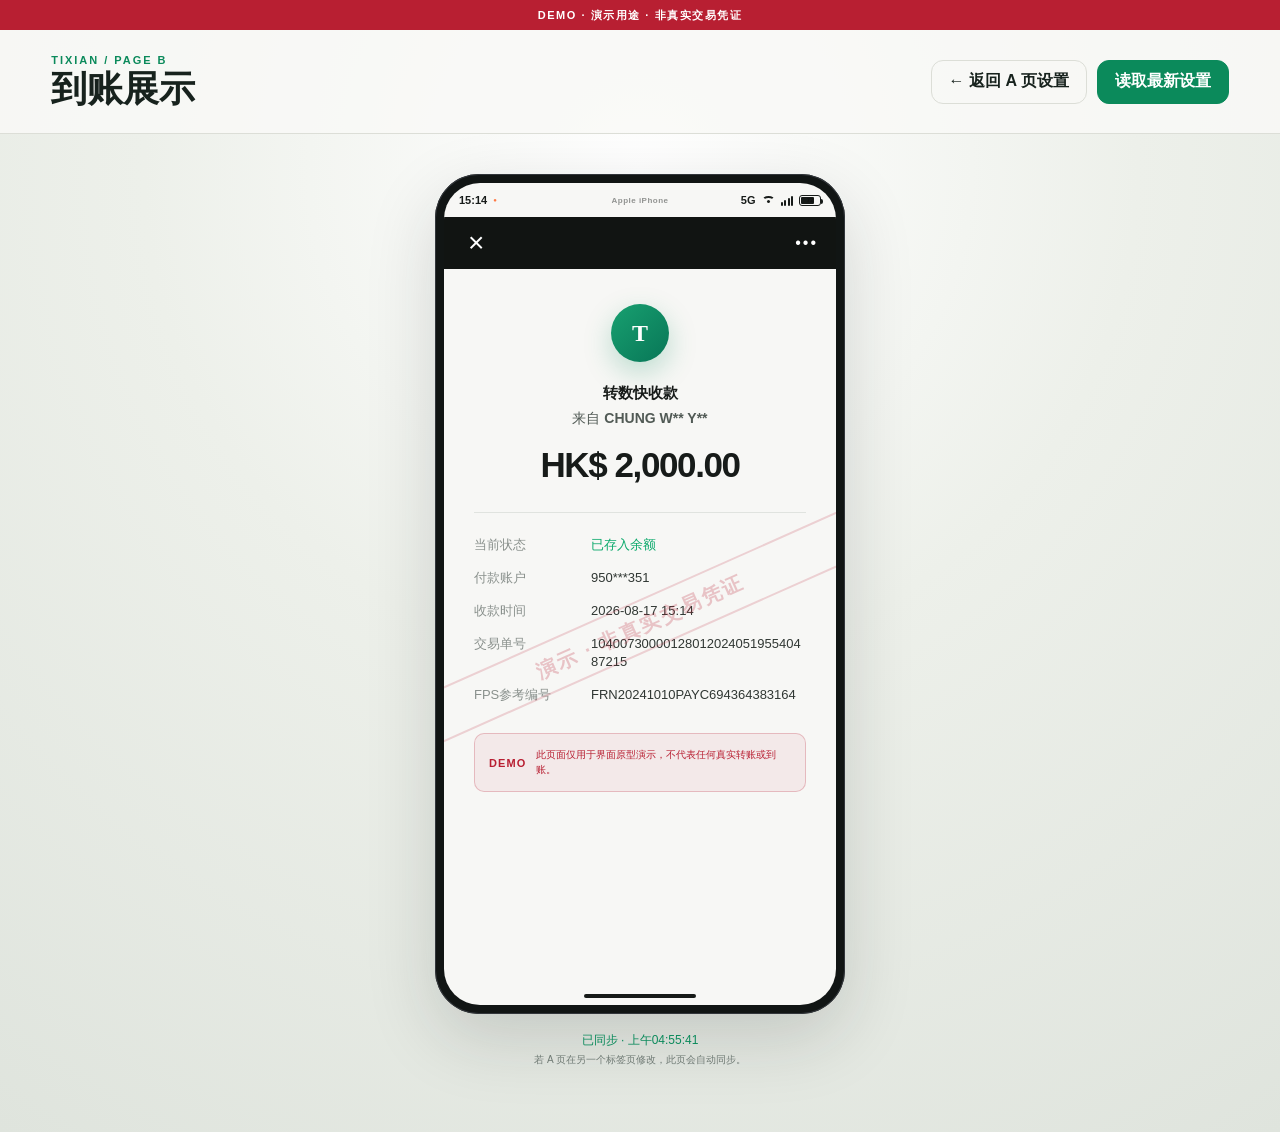
==== arrival.html @ b4e7770d "Build linked withdrawal and arrival demo pages" ====
<!doctype html>
<html lang="zh-Hant">
<head>
  <meta charset="utf-8">
  <meta name="viewport" content="width=device-width, initial-scale=1">
  <meta name="color-scheme" content="light">
  <title>B 页面 · 到账演示</title>
  <link rel="stylesheet" href="styles.css">
</head>
<body class="arrival-page">
  <div class="safety-ribbon">DEMO · 演示用途 · 非真实交易凭证</div>
  <header class="arrival-toolbar">
    <div><p class="eyebrow">TIXIAN / PAGE B</p><h1>到账展示</h1></div>
    <div class="top-actions"><a class="button button--ghost" href="index.html">← 返回 A 页设置</a><button class="button button--primary" id="refreshButton">读取最新设置</button></div>
  </header>
  <main class="arrival-stage">
    <div class="phone-shell phone-shell--arrival" id="arrivalPhone">
      <div class="phone-screen phone-screen--light">
        <div id="bStatusBar"></div>
        <div class="demo-watermark demo-watermark--light">演示 · 非真实交易凭证</div>
        <div class="receipt-nav"><button aria-label="关闭">×</button><span>•••</span></div>
        <article class="receipt">
          <div class="fictional-mark">T</div>
          <p class="receipt-kicker" id="bMessage">转数快收款</p>
          <p class="receipt-from">来自 <strong id="bPayer">CHUNG W** Y**</strong></p>
          <h2><span id="bCurrency">HK$</span> <span id="bAmount">2,000.00</span></h2>
          <div class="receipt-rule"></div>
          <dl>
            <div><dt>当前状态</dt><dd class="success" id="bBalance">已存入余额</dd></div>
            <div><dt>付款账户</dt><dd id="bAccount">950***351</dd></div>
            <div><dt>收款时间</dt><dd id="bTime">2026-08-17 15:14</dd></div>
            <div><dt>交易单号</dt><dd class="breakable" id="bTransaction">1040073000012801202405195540487215</dd></div>
            <div><dt>FPS参考编号</dt><dd class="breakable" id="bReference">FRN20241010PAYC694364383164</dd></div>
          </dl>
          <div class="receipt-disclaimer"><b>DEMO</b><span>此页面仅用于界面原型演示，不代表任何真实转账或到账。</span></div>
        </article>
        <div class="phone-home-indicator phone-home-indicator--dark"></div>
      </div>
    </div>
    <div class="arrival-meta"><span id="syncState">已读取 A 页设置</span><small>若 A 页在另一个标签页修改，此页会自动同步。</small></div>
  </main>
  <script src="shared.js"></script>
  <script src="arrival.js"></script>
</body>
</html>
---- styles.css ----
:root {
  --ink: #17221d;
  --muted: #6f7a74;
  --paper: #f3f1eb;
  --panel: #fffef9;
  --line: #dcded7;
  --green: #0b8a5b;
  --green-dark: #086344;
  --orange: #ff7a45;
  --navy: #15192b;
  --navy-2: #202540;
  --danger: #b81f32;
  --shadow: 0 24px 70px rgba(24, 34, 29, .16);
  font-family: Inter, ui-sans-serif, -apple-system, BlinkMacSystemFont, "Segoe UI", "PingFang HK", "PingFang TC", "Microsoft JhengHei", sans-serif;
}

* { box-sizing: border-box; }
html { min-height: 100%; background: var(--paper); }
body { margin: 0; color: var(--ink); background: var(--paper); }
button, input, select { font: inherit; }
button, a { -webkit-tap-highlight-color: transparent; }

.safety-ribbon {
  position: sticky; top: 0; z-index: 100;
  height: 30px; display: grid; place-items: center;
  background: var(--danger); color: #fff; font-size: 11px;
  font-weight: 850; letter-spacing: .14em; text-transform: uppercase;
}

.topbar, .arrival-toolbar {
  min-height: 104px; padding: 24px clamp(22px, 4vw, 64px);
  display: flex; align-items: center; justify-content: space-between; gap: 24px;
  border-bottom: 1px solid var(--line); background: rgba(243, 241, 235, .94);
}
.eyebrow { margin: 0 0 5px; color: var(--green); font-size: 11px; font-weight: 850; letter-spacing: .18em; }
h1 { margin: 0; font: 750 clamp(25px, 3vw, 36px)/1.05 Georgia, "Noto Serif TC", serif; }
.top-actions { display: flex; gap: 10px; flex-wrap: wrap; }
.button {
  min-height: 44px; padding: 0 17px; display: inline-flex; align-items: center; justify-content: center;
  border: 1px solid var(--line); border-radius: 12px; color: var(--ink); background: #fff;
  font-weight: 750; text-decoration: none; cursor: pointer; transition: transform .18s, box-shadow .18s, background .18s;
}
.button:hover { transform: translateY(-1px); box-shadow: 0 8px 22px rgba(23, 34, 29, .1); }
.button--primary { border-color: var(--green); color: #fff; background: var(--green); }
.button--primary:hover { background: var(--green-dark); }
.button--ghost { background: transparent; }

.workspace { min-height: calc(100vh - 134px); display: grid; grid-template-columns: minmax(420px, 1.02fr) minmax(430px, .98fr); }
.control-panel { padding: 34px clamp(22px, 4vw, 58px) 64px; background: var(--panel); border-right: 1px solid var(--line); }
.control-section { padding: 0 0 34px; margin: 0 0 34px; border-bottom: 1px solid var(--line); }
.section-heading { margin-bottom: 24px; display: flex; gap: 14px; align-items: flex-start; }
.section-heading > span { width: 34px; height: 34px; display: grid; place-items: center; border-radius: 50%; background: #e4eee8; color: var(--green); font-size: 11px; font-weight: 850; }
.section-heading h2 { margin: 0 0 4px; font-size: 20px; }
.section-heading p { margin: 0; color: var(--muted); font-size: 13px; }
.field-grid { display: grid; grid-template-columns: repeat(2, minmax(0, 1fr)); gap: 15px; }
.field { display: grid; gap: 7px; min-width: 0; }
.field--wide { grid-column: 1 / -1; }
.field > span, .switch-row b { font-size: 12px; font-weight: 750; color: #4d5852; }
.field input, .field select {
  width: 100%; height: 45px; padding: 0 13px; border: 1px solid #d2d7d1; border-radius: 10px;
  outline: none; color: var(--ink); background: #fff; transition: border .18s, box-shadow .18s;
}
.field input:focus, .field select:focus { border-color: var(--green); box-shadow: 0 0 0 3px rgba(11, 138, 91, .12); }
.field input[type="range"] { height: 26px; padding: 0; accent-color: var(--green); border: 0; box-shadow: none; }
.range-field > span { display: flex; justify-content: space-between; }
.range-field output { color: var(--green); }
.field-grid--status { margin-top: 15px; }
.switch-row { min-height: 54px; padding: 10px 13px; display: flex; align-items: center; justify-content: space-between; gap: 14px; border: 1px solid #d2d7d1; border-radius: 10px; cursor: pointer; }
.switch-row span { display: grid; gap: 3px; }
.switch-row small { color: var(--muted); }
.switch-row input { position: absolute; opacity: 0; }
.switch-row i { width: 42px; height: 24px; padding: 3px; display: block; border-radius: 999px; background: #c8ccc8; transition: background .2s; }
.switch-row i::after { content: ""; width: 18px; height: 18px; display: block; border-radius: 50%; background: white; box-shadow: 0 1px 4px #999; transition: transform .2s; }
.switch-row input:checked + i { background: var(--green); }
.switch-row input:checked + i::after { transform: translateX(18px); }
.save-state { display: flex; align-items: center; gap: 9px; color: var(--muted); font-size: 12px; }
.save-state i { width: 8px; height: 8px; border-radius: 50%; background: var(--green); box-shadow: 0 0 0 4px rgba(11, 138, 91, .1); }

.preview-panel { padding: 34px 30px 50px; background: #e9e7e1; }
.preview-heading { max-width: 470px; margin: 0 auto 20px; display: flex; align-items: end; justify-content: space-between; gap: 20px; }
.preview-heading span { color: var(--muted); font-size: 10px; font-weight: 850; letter-spacing: .16em; }
.preview-heading h2 { margin: 3px 0 0; font-size: 18px; }
.preview-heading a { color: var(--green); font-size: 12px; font-weight: 750; text-decoration: none; }
.phone-stage { display: grid; place-items: center; }
.phone-shell { width: min(390px, 100%); aspect-ratio: 390 / 790; padding: 9px; border-radius: 44px; background: #0c0f12; box-shadow: var(--shadow), inset 0 0 0 1px #32363b; }
.phone-screen { position: relative; width: 100%; height: 100%; overflow: hidden; border-radius: 36px; }
.phone-screen--dark { color: #f5f5fb; background: #080a10; }
.phone-screen--light { color: #171b19; background: #f7f7f5; }
.phone-shell[data-device="samsung"], .phone-shell[data-device="xiaomi"], .phone-shell[data-device="vivo"] { border-radius: 30px; }
.phone-shell[data-device="samsung"] .phone-screen, .phone-shell[data-device="xiaomi"] .phone-screen, .phone-shell[data-device="vivo"] .phone-screen { border-radius: 22px; }
.phone-shell[data-device="pixel"] { border-radius: 34px; background: #24272c; }

.status-bar { position: relative; z-index: 8; height: 34px; padding: 0 15px; display: flex; align-items: center; justify-content: space-between; gap: 9px; font-size: 11px; font-weight: 780; }
.status-left, .status-right { display: flex; align-items: center; gap: 6px; min-width: 90px; }
.status-right { justify-content: flex-end; }
.status-device { position: absolute; left: 50%; transform: translateX(-50%); max-width: 120px; overflow: hidden; color: currentColor; opacity: .45; white-space: nowrap; text-overflow: ellipsis; font-size: 8px; letter-spacing: .06em; }
.status-location { color: var(--orange); font-size: 6px; }
.signal { height: 12px; display: inline-flex; align-items: flex-end; gap: 1.5px; }
.signal i { width: 2px; height: 4px; display: block; border-radius: 2px; background: currentColor; opacity: .25; }
.signal i:nth-child(2) { height: 6px; }.signal i:nth-child(3) { height: 8px; }.signal i:nth-child(4) { height: 10px; }.signal i.on { opacity: 1; }
.wifi { position: relative; width: 13px; height: 9px; display: block; overflow: hidden; border: 2px solid currentColor; border-color: currentColor transparent transparent; border-radius: 50%; }
.wifi i { position: absolute; left: 3px; top: 2px; width: 3px; height: 3px; border-radius: 50%; background: currentColor; }
.battery { position: relative; width: 22px; height: 11px; padding: 1px; display: block; border: 1px solid currentColor; border-radius: 3px; }
.battery::after { content: ""; position: absolute; right: -3px; top: 3px; width: 2px; height: 5px; border-radius: 0 2px 2px 0; background: currentColor; }
.battery i { height: 100%; display: block; border-radius: 1px; background: currentColor; }
.battery b { position: absolute; inset: 0; display: grid; place-items: center; color: #111; font-size: 6px; }
.battery--low i { background: #ff505f; }

.demo-watermark { position: absolute; z-index: 20; left: 50%; top: 54%; width: 155%; padding: 10px 0; transform: translate(-50%, -50%) rotate(-24deg); border: 2px solid rgba(255, 255, 255, .28); color: rgba(255, 255, 255, .36); font-size: 20px; font-weight: 900; letter-spacing: .12em; text-align: center; pointer-events: none; }
.demo-watermark--light { border-color: rgba(184, 31, 50, .18); color: rgba(184, 31, 50, .24); }
.app-header { position: relative; z-index: 2; height: 54px; display: grid; grid-template-columns: 50px 1fr 50px; align-items: center; text-align: center; color: #d9dbea; background: #0b0d14; }
.app-header button { border: 0; color: #9da2b8; background: none; font-size: 28px; }
.tab-grid { position: relative; z-index: 2; padding: 16px 20px; display: grid; grid-template-columns: repeat(3, 1fr); gap: 8px; }
.tab-grid span { height: 46px; display: grid; place-items: center; border-radius: 7px; color: #b9bdd0; background: #171a29; font-size: 13px; }
.tab-grid span.active { color: #bfcaff; background: #202949; }
.backdrop { position: absolute; z-index: 3; inset: 34px 0 0; background: rgba(0, 0, 0, .72); }
.detail-sheet { position: absolute; z-index: 5; left: 18px; right: 18px; top: 272px; padding-bottom: 30px; background: var(--navy); box-shadow: 0 18px 50px #000; }
.sheet-title { height: 58px; display: grid; place-items: center; background: var(--navy-2); font-size: 19px; }
.amount { padding: 28px 20px 25px; text-align: center; font-size: 38px; font-weight: 520; letter-spacing: -.03em; }
.amount--green { color: #1dbf75; }
.detail-sheet dl { margin: 0; padding: 0 22px; display: grid; gap: 20px; }
.detail-sheet dl div { display: grid; grid-template-columns: 1fr 1.35fr; gap: 15px; }
.detail-sheet dt { color: #adb2c8; }
.detail-sheet dd { margin: 0; color: #bfc3d6; text-align: right; overflow-wrap: anywhere; }
.success { color: #0aa96b !important; }
.phone-home-indicator { position: absolute; z-index: 12; left: 50%; bottom: 7px; width: 112px; height: 4px; transform: translateX(-50%); border-radius: 99px; background: rgba(255,255,255,.9); }
.phone-home-indicator--dark { background: #161a18; }
.preview-note { max-width: 390px; margin: 16px auto 0; color: var(--muted); font-size: 11px; text-align: center; }

.arrival-page { min-height: 100vh; background: radial-gradient(circle at 50% 15%, #fff 0, #edf0ea 43%, #dfe4dd 100%); }
.arrival-toolbar { position: relative; background: rgba(250, 250, 247, .86); }
.arrival-stage { padding: 40px 20px 65px; display: grid; justify-items: center; }
.phone-shell--arrival { width: min(410px, calc(100vw - 32px)); aspect-ratio: 410 / 840; background: #111514; }
.receipt-nav { height: 52px; padding: 0 18px; display: flex; align-items: center; justify-content: space-between; color: white; background: #111412; }
.receipt-nav button { border: 0; color: inherit; background: none; font-size: 28px; font-weight: 280; }
.receipt-nav span { letter-spacing: 2px; }
.receipt { padding: 35px 30px 30px; text-align: center; }
.fictional-mark { width: 58px; height: 58px; margin: 0 auto 22px; display: grid; place-items: center; border-radius: 50%; color: #fff; background: linear-gradient(135deg, #18a070, #087657); box-shadow: 0 10px 28px rgba(11, 138, 91, .25); font: 800 24px Georgia, serif; }
.receipt-kicker { margin: 0; font-size: 15px; font-weight: 750; }
.receipt-from { margin: 7px 0 0; color: #515a55; font-size: 14px; }
.receipt h2 { margin: 17px 0 27px; font-size: 35px; letter-spacing: -.04em; }
.receipt-rule { height: 1px; margin-bottom: 23px; background: #e0e3df; }
.receipt dl { margin: 0; display: grid; gap: 14px; text-align: left; }
.receipt dl div { display: grid; grid-template-columns: 105px 1fr; gap: 12px; align-items: start; }
.receipt dt { color: #8a918d; font-size: 13px; }
.receipt dd { margin: 0; color: #303733; font-size: 13px; line-height: 1.45; }
.breakable { overflow-wrap: anywhere; }
.receipt-disclaimer { margin-top: 28px; padding: 14px; display: grid; grid-template-columns: auto 1fr; align-items: center; gap: 10px; border: 1px solid rgba(184, 31, 50, .24); border-radius: 10px; color: var(--danger); background: rgba(184, 31, 50, .06); text-align: left; }
.receipt-disclaimer b { font-size: 11px; letter-spacing: .1em; }
.receipt-disclaimer span { font-size: 10px; line-height: 1.45; }
.arrival-meta { margin-top: 18px; display: grid; justify-items: center; gap: 4px; color: var(--green); font-size: 12px; }
.arrival-meta small { color: var(--muted); }

@media (max-width: 980px) {
  .workspace { grid-template-columns: 1fr; }
  .control-panel { border-right: 0; border-bottom: 1px solid var(--line); }
  .preview-panel { min-height: 850px; }
}

@media (max-width: 620px) {
  .topbar, .arrival-toolbar { padding: 20px 16px; align-items: flex-start; flex-direction: column; }
  .top-actions { width: 100%; }
  .top-actions .button { flex: 1; }
  .workspace { min-height: auto; }
  .control-panel { padding: 28px 16px 45px; }
  .field-grid { grid-template-columns: 1fr; }
  .field--wide { grid-column: auto; }
  .preview-panel { padding: 28px 10px 42px; min-height: 760px; }
  .preview-heading { padding: 0 8px; }
  .phone-shell { width: min(370px, calc(100vw - 20px)); }
  .detail-sheet { top: 250px; }
  .arrival-stage { padding: 24px 10px 50px; }
  .arrival-meta { padding: 0 12px; text-align: center; }
}

@media (prefers-reduced-motion: reduce) {
  *, *::before, *::after { scroll-behavior: auto !important; transition: none !important; }
}
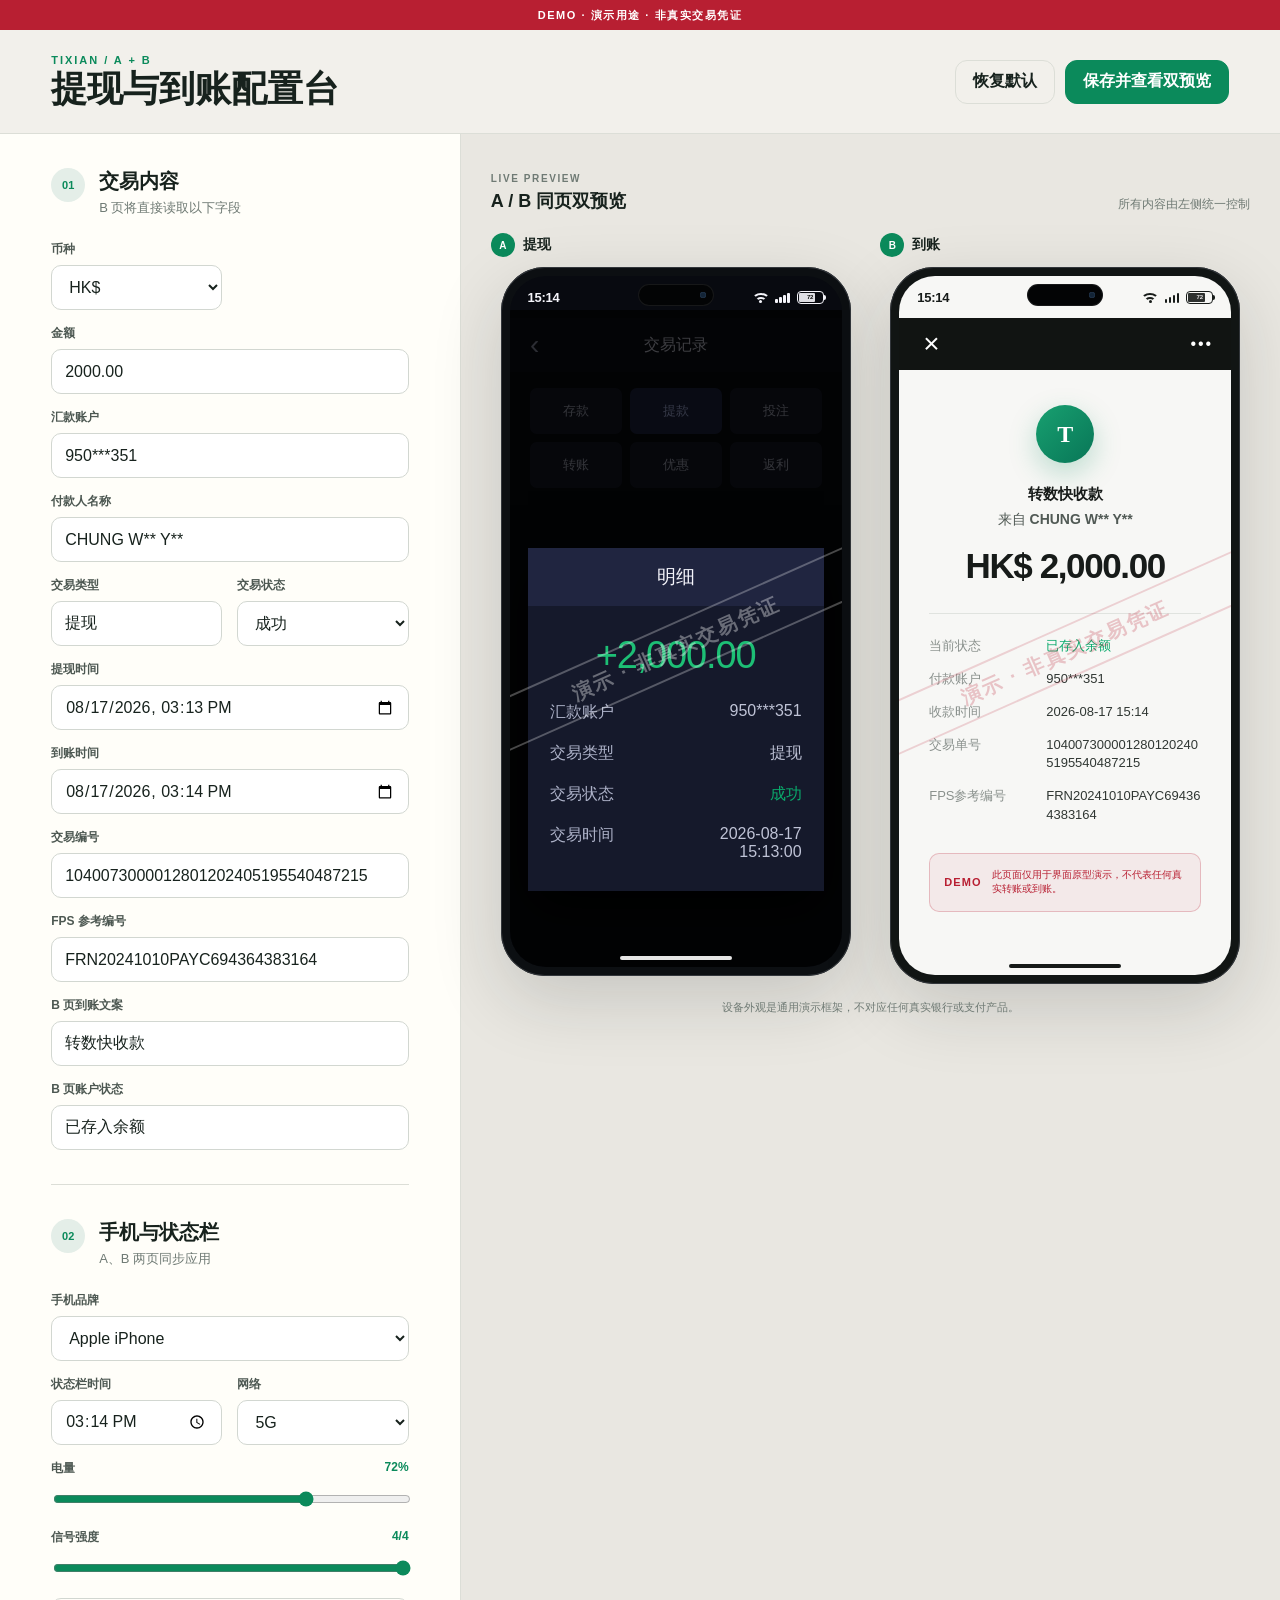
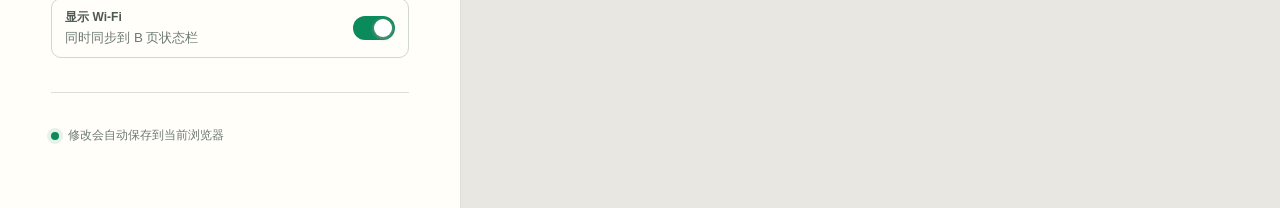
==== commit f0db3240: "Combine withdrawal and arrival into one page" ====
--- a/arrival.html
+++ b/arrival.html
@@ -2,6 +2,8 @@
 <html lang="zh-Hant">
 <head>
   <meta charset="utf-8">
+  <meta http-equiv="refresh" content="0; url=index.html#previews">
+  <script>window.location.replace("index.html#previews");</script>
   <meta name="viewport" content="width=device-width, initial-scale=1">
   <meta name="color-scheme" content="light">
   <title>B 页面 · 到账演示</title>
@@ -40,6 +42,5 @@
     <div class="arrival-meta"><span id="syncState">已读取 A 页设置</span><small>若 A 页在另一个标签页修改，此页会自动同步。</small></div>
   </main>
   <script src="shared.js"></script>
-  <script src="arrival.js"></script>
 </body>
 </html>
--- a/styles.css
+++ b/styles.css
@@ -45,7 +45,7 @@
 .button--primary:hover { background: var(--green-dark); }
 .button--ghost { background: transparent; }
 
-.workspace { min-height: calc(100vh - 134px); display: grid; grid-template-columns: minmax(420px, 1.02fr) minmax(430px, .98fr); }
+.workspace { min-height: calc(100vh - 134px); display: grid; grid-template-columns: minmax(390px, .72fr) minmax(700px, 1.28fr); }
 .control-panel { padding: 34px clamp(22px, 4vw, 58px) 64px; background: var(--panel); border-right: 1px solid var(--line); }
 .control-section { padding: 0 0 34px; margin: 0 0 34px; border-bottom: 1px solid var(--line); }
 .section-heading { margin-bottom: 24px; display: flex; gap: 14px; align-items: flex-start; }
@@ -77,11 +77,17 @@
 .save-state i { width: 8px; height: 8px; border-radius: 50%; background: var(--green); box-shadow: 0 0 0 4px rgba(11, 138, 91, .1); }
 
 .preview-panel { padding: 34px 30px 50px; background: #e9e7e1; }
-.preview-heading { max-width: 470px; margin: 0 auto 20px; display: flex; align-items: end; justify-content: space-between; gap: 20px; }
+.preview-heading { max-width: 780px; margin: 0 auto 20px; display: flex; align-items: end; justify-content: space-between; gap: 20px; }
 .preview-heading span { color: var(--muted); font-size: 10px; font-weight: 850; letter-spacing: .16em; }
 .preview-heading h2 { margin: 3px 0 0; font-size: 18px; }
-.preview-heading a { color: var(--green); font-size: 12px; font-weight: 750; text-decoration: none; }
+.preview-heading p { margin: 0; color: var(--muted); font-size: 12px; }
+.dual-preview-grid { max-width: 780px; margin: 0 auto; display: grid; grid-template-columns: repeat(2, minmax(0, 1fr)); gap: 20px; align-items: start; }
+.preview-card { min-width: 0; }
+.preview-card-title { margin: 0 0 10px; display: flex; align-items: center; gap: 8px; }
+.preview-card-title span { width: 24px; height: 24px; display: grid; place-items: center; border-radius: 50%; color: #fff; background: var(--green); font-size: 10px; font-weight: 900; }
+.preview-card-title h3 { margin: 0; font-size: 14px; }
 .phone-stage { display: grid; place-items: center; }
+.dual-preview-grid .phone-shell { width: min(350px, 100%); }
 .phone-shell { width: min(390px, 100%); aspect-ratio: 390 / 790; padding: 9px; border-radius: 44px; background: #0c0f12; box-shadow: var(--shadow), inset 0 0 0 1px #32363b; }
 .phone-screen { position: relative; width: 100%; height: 100%; overflow: hidden; border-radius: 36px; }
 .phone-screen--dark { color: #f5f5fb; background: #080a10; }
@@ -90,21 +96,52 @@
 .phone-shell[data-device="samsung"] .phone-screen, .phone-shell[data-device="xiaomi"] .phone-screen, .phone-shell[data-device="vivo"] .phone-screen { border-radius: 22px; }
 .phone-shell[data-device="pixel"] { border-radius: 34px; background: #24272c; }
 
-.status-bar { position: relative; z-index: 8; height: 34px; padding: 0 15px; display: flex; align-items: center; justify-content: space-between; gap: 9px; font-size: 11px; font-weight: 780; }
-.status-left, .status-right { display: flex; align-items: center; gap: 6px; min-width: 90px; }
+.status-bar { position: relative; z-index: 8; height: 42px; padding: 0 18px; display: flex; align-items: center; justify-content: space-between; gap: 9px; font-size: 13px; font-weight: 800; letter-spacing: -.02em; }
+.status-left, .status-right { position: relative; z-index: 2; display: flex; align-items: center; gap: 6px; min-width: 92px; }
 .status-right { justify-content: flex-end; }
-.status-device { position: absolute; left: 50%; transform: translateX(-50%); max-width: 120px; overflow: hidden; color: currentColor; opacity: .45; white-space: nowrap; text-overflow: ellipsis; font-size: 8px; letter-spacing: .06em; }
-.status-location { color: var(--orange); font-size: 6px; }
+.status-notifications { display: inline-flex; align-items: center; gap: 3px; opacity: .9; }
+.status-notifications i { width: 3px; height: 3px; display: block; border-radius: 50%; background: currentColor; }
+.status-notifications i:last-child { width: 5px; height: 5px; border-radius: 1px; opacity: .72; }
+.status-mode { display: none; color: currentColor; font-size: 8px; font-weight: 900; }
+.status-bar--samsung .status-mode { display: inline-block; width: 9px; height: 9px; border: 1.5px solid currentColor; border-left-color: transparent; border-radius: 50%; transform: rotate(-32deg); }
+.status-bar--xiaomi .status-mode { display: inline-block; }
+.status-bar--xiaomi .status-mode::before { content: "⇅"; font-size: 8px; }
+.status-bar--pixel .status-notifications i:last-child { width: 3px; height: 3px; border-radius: 50%; }
+.status-bar--vivo .status-notifications i:first-child { width: 6px; height: 5px; border-radius: 1px; }
+.status-cutout { position: absolute; z-index: 1; left: 50%; top: 10px; width: 9px; height: 9px; transform: translateX(-50%); border-radius: 50%; background: #030405; box-shadow: inset 0 0 0 1px rgba(255,255,255,.12), 0 0 0 1px rgba(0,0,0,.16); }
+.status-cutout i { position: absolute; left: 50%; top: 50%; width: 3px; height: 3px; transform: translate(-50%, -50%); border-radius: 50%; background: #132436; box-shadow: inset 0 0 1px #4f7197; }
+.status-bar--iphone .status-cutout { top: 8px; width: 76px; height: 22px; border-radius: 999px; box-shadow: inset 0 0 0 1px rgba(255,255,255,.08); }
+.status-bar--iphone .status-cutout i { left: auto; right: 8px; width: 6px; height: 6px; transform: translateY(-50%); }
+.status-bar--xiaomi .status-cutout { left: 64px; }
+.status-bar--vivo .status-cutout { left: 67px; width: 8px; height: 8px; }
+.status-bar--pixel .status-cutout { width: 10px; height: 10px; box-shadow: inset 0 0 0 2px rgba(255,255,255,.08), 0 0 0 1px rgba(0,0,0,.3); }
+.status-bar--samsung .status-cutout { width: 8px; height: 8px; }
+.status-bar--xiaomi .status-left, .status-bar--vivo .status-left { padding-left: 13px; }
+.status-bar--iphone .carrier { display: none; }
+.status-bar--iphone .status-right { gap: 7px; }
+.status-bar--samsung .status-right { gap: 5px; }
+.status-bar--xiaomi .status-right { gap: 4px; }
+.status-bar--pixel .status-right { gap: 5px; }
+.status-bar--vivo .status-right { gap: 4px; }
 .signal { height: 12px; display: inline-flex; align-items: flex-end; gap: 1.5px; }
-.signal i { width: 2px; height: 4px; display: block; border-radius: 2px; background: currentColor; opacity: .25; }
+.signal i { width: 2.5px; height: 4px; display: block; border-radius: 1px; background: currentColor; opacity: .24; }
 .signal i:nth-child(2) { height: 6px; }.signal i:nth-child(3) { height: 8px; }.signal i:nth-child(4) { height: 10px; }.signal i.on { opacity: 1; }
-.wifi { position: relative; width: 13px; height: 9px; display: block; overflow: hidden; border: 2px solid currentColor; border-color: currentColor transparent transparent; border-radius: 50%; }
-.wifi i { position: absolute; left: 3px; top: 2px; width: 3px; height: 3px; border-radius: 50%; background: currentColor; }
-.battery { position: relative; width: 22px; height: 11px; padding: 1px; display: block; border: 1px solid currentColor; border-radius: 3px; }
+.wifi { position: relative; width: 15px; height: 11px; display: block; overflow: hidden; }
+.wifi::before, .wifi::after { content: ""; position: absolute; left: 50%; top: 1px; width: 14px; height: 10px; transform: translateX(-50%); border: 2px solid currentColor; border-color: currentColor transparent transparent; border-radius: 50%; }
+.wifi::after { top: 5px; width: 7px; height: 5px; }
+.wifi i { position: absolute; z-index: 2; left: 6px; bottom: 0; width: 3px; height: 3px; border-radius: 50%; background: currentColor; }
+.battery { position: relative; width: 24px; height: 12px; padding: 1px; display: block; border: 1.2px solid currentColor; border-radius: 3px; }
 .battery::after { content: ""; position: absolute; right: -3px; top: 3px; width: 2px; height: 5px; border-radius: 0 2px 2px 0; background: currentColor; }
-.battery i { height: 100%; display: block; border-radius: 1px; background: currentColor; }
-.battery b { position: absolute; inset: 0; display: grid; place-items: center; color: #111; font-size: 6px; }
+.battery i { height: 100%; display: block; border-radius: 1px; background: currentColor; opacity: .9; }
+.battery b { position: absolute; inset: 0; display: grid; place-items: center; color: #0a0c0b; font-size: 6px; font-weight: 900; line-height: 1; }
+.phone-screen--light .battery b { color: #fff; mix-blend-mode: difference; }
 .battery--low i { background: #ff505f; }
+.status-bar--iphone .battery { width: 27px; height: 13px; border-radius: 4px; }
+.status-bar--iphone .battery::after { top: 3px; height: 5px; }
+.status-bar--samsung .battery { width: 24px; border-radius: 2px; }
+.status-bar--xiaomi .battery { width: 29px; border-radius: 2px; }
+.status-bar--pixel .battery { width: 22px; border-radius: 3px; }
+.status-bar--vivo .battery { width: 26px; border-radius: 5px; }
 
 .demo-watermark { position: absolute; z-index: 20; left: 50%; top: 54%; width: 155%; padding: 10px 0; transform: translate(-50%, -50%) rotate(-24deg); border: 2px solid rgba(255, 255, 255, .28); color: rgba(255, 255, 255, .36); font-size: 20px; font-weight: 900; letter-spacing: .12em; text-align: center; pointer-events: none; }
 .demo-watermark--light { border-color: rgba(184, 31, 50, .18); color: rgba(184, 31, 50, .24); }
@@ -138,7 +175,7 @@
 .fictional-mark { width: 58px; height: 58px; margin: 0 auto 22px; display: grid; place-items: center; border-radius: 50%; color: #fff; background: linear-gradient(135deg, #18a070, #087657); box-shadow: 0 10px 28px rgba(11, 138, 91, .25); font: 800 24px Georgia, serif; }
 .receipt-kicker { margin: 0; font-size: 15px; font-weight: 750; }
 .receipt-from { margin: 7px 0 0; color: #515a55; font-size: 14px; }
-.receipt h2 { margin: 17px 0 27px; font-size: 35px; letter-spacing: -.04em; }
+.receipt > h2, .receipt > h3 { margin: 17px 0 27px; font-size: 35px; letter-spacing: -.04em; }
 .receipt-rule { height: 1px; margin-bottom: 23px; background: #e0e3df; }
 .receipt dl { margin: 0; display: grid; gap: 14px; text-align: left; }
 .receipt dl div { display: grid; grid-template-columns: 105px 1fr; gap: 12px; align-items: start; }
@@ -151,10 +188,15 @@
 .arrival-meta { margin-top: 18px; display: grid; justify-items: center; gap: 4px; color: var(--green); font-size: 12px; }
 .arrival-meta small { color: var(--muted); }
 
-@media (max-width: 980px) {
+@media (max-width: 1180px) {
   .workspace { grid-template-columns: 1fr; }
   .control-panel { border-right: 0; border-bottom: 1px solid var(--line); }
   .preview-panel { min-height: 850px; }
+}
+
+@media (max-width: 760px) {
+  .dual-preview-grid { grid-template-columns: 1fr; max-width: 390px; gap: 32px; }
+  .dual-preview-grid .phone-shell { width: min(390px, 100%); }
 }
 
 @media (max-width: 620px) {
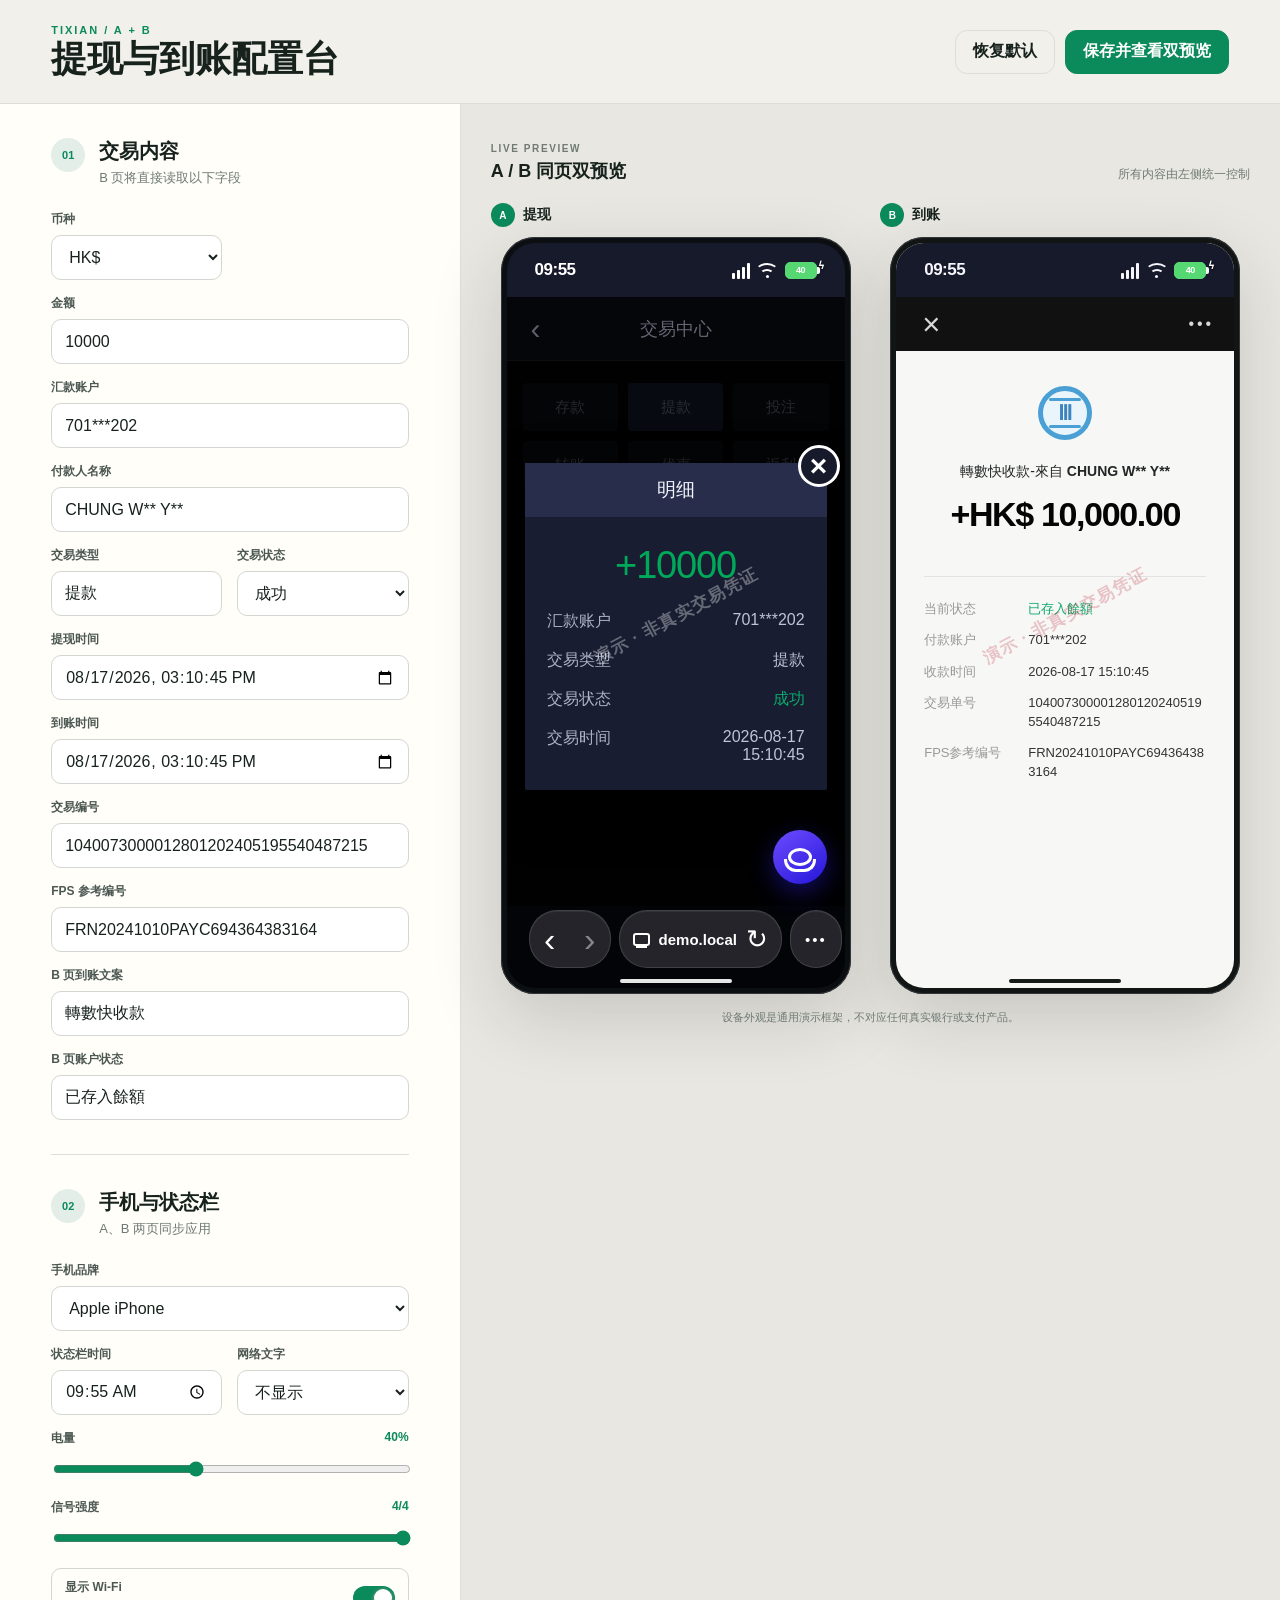
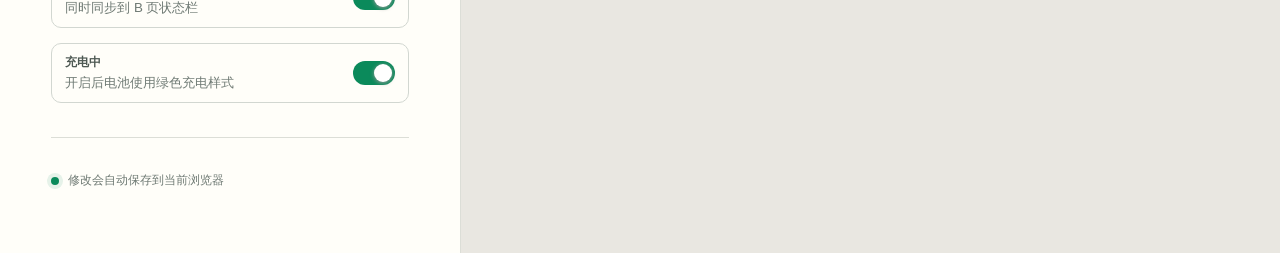
==== commit a231ddc4: "Remove duplicate B chrome and match receipt reference" ====
--- a/arrival.html
+++ b/arrival.html
@@ -2,45 +2,10 @@
 <html lang="zh-Hant">
 <head>
   <meta charset="utf-8">
+  <meta name="viewport" content="width=device-width, initial-scale=1">
   <meta http-equiv="refresh" content="0; url=index.html#previews">
+  <title>正在返回双预览</title>
   <script>window.location.replace("index.html#previews");</script>
-  <meta name="viewport" content="width=device-width, initial-scale=1">
-  <meta name="color-scheme" content="light">
-  <title>B 页面 · 到账演示</title>
-  <link rel="stylesheet" href="styles.css">
 </head>
-<body class="arrival-page">
-  <div class="safety-ribbon">DEMO · 演示用途 · 非真实交易凭证</div>
-  <header class="arrival-toolbar">
-    <div><p class="eyebrow">TIXIAN / PAGE B</p><h1>到账展示</h1></div>
-    <div class="top-actions"><a class="button button--ghost" href="index.html">← 返回 A 页设置</a><button class="button button--primary" id="refreshButton">读取最新设置</button></div>
-  </header>
-  <main class="arrival-stage">
-    <div class="phone-shell phone-shell--arrival" id="arrivalPhone">
-      <div class="phone-screen phone-screen--light">
-        <div id="bStatusBar"></div>
-        <div class="demo-watermark demo-watermark--light">演示 · 非真实交易凭证</div>
-        <div class="receipt-nav"><button aria-label="关闭">×</button><span>•••</span></div>
-        <article class="receipt">
-          <div class="fictional-mark">T</div>
-          <p class="receipt-kicker" id="bMessage">转数快收款</p>
-          <p class="receipt-from">来自 <strong id="bPayer">CHUNG W** Y**</strong></p>
-          <h2><span id="bCurrency">HK$</span> <span id="bAmount">2,000.00</span></h2>
-          <div class="receipt-rule"></div>
-          <dl>
-            <div><dt>当前状态</dt><dd class="success" id="bBalance">已存入余额</dd></div>
-            <div><dt>付款账户</dt><dd id="bAccount">950***351</dd></div>
-            <div><dt>收款时间</dt><dd id="bTime">2026-08-17 15:14</dd></div>
-            <div><dt>交易单号</dt><dd class="breakable" id="bTransaction">1040073000012801202405195540487215</dd></div>
-            <div><dt>FPS参考编号</dt><dd class="breakable" id="bReference">FRN20241010PAYC694364383164</dd></div>
-          </dl>
-          <div class="receipt-disclaimer"><b>DEMO</b><span>此页面仅用于界面原型演示，不代表任何真实转账或到账。</span></div>
-        </article>
-        <div class="phone-home-indicator phone-home-indicator--dark"></div>
-      </div>
-    </div>
-    <div class="arrival-meta"><span id="syncState">已读取 A 页设置</span><small>若 A 页在另一个标签页修改，此页会自动同步。</small></div>
-  </main>
-  <script src="shared.js"></script>
-</body>
+<body><a href="index.html#previews">返回 A / B 双预览</a></body>
 </html>
